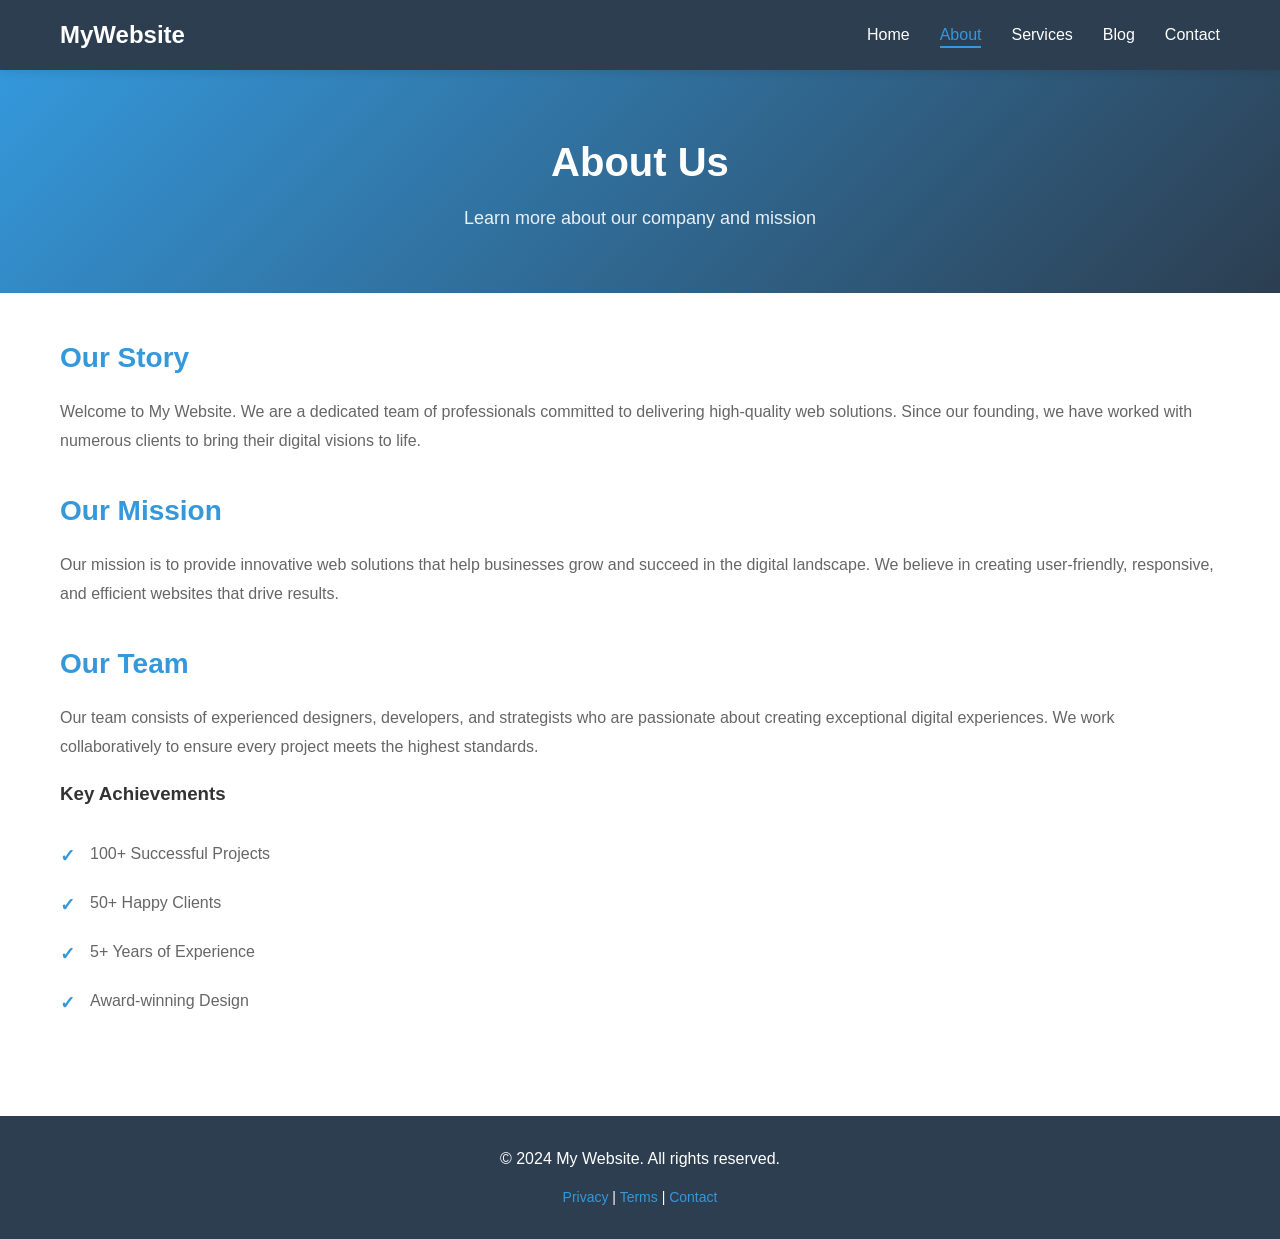
==== about.html @ ca8b504a "Initial commit: Add 5-page static website" ====
<!DOCTYPE html>
<html lang="en">
<head>
    <meta charset="UTF-8">
    <meta name="viewport" content="width=device-width, initial-scale=1.0">
    <title>About - My Website</title>
    <link rel="stylesheet" href="style.css">
</head>
<body>
    <nav class="navbar">
        <div class="nav-container">
            <div class="logo">MyWebsite</div>
            <ul class="nav-menu">
                <li><a href="index.html">Home</a></li>
                <li><a href="about.html" class="active">About</a></li>
                <li><a href="services.html">Services</a></li>
                <li><a href="blog.html">Blog</a></li>
                <li><a href="contact.html">Contact</a></li>
            </ul>
        </div>
    </nav>

    <section class="page-header">
        <h1>About Us</h1>
        <p>Learn more about our company and mission</p>
    </section>

    <section class="content-section">
        <div class="about-content">
            <h2>Our Story</h2>
            <p>
                Welcome to My Website. We are a dedicated team of professionals committed to 
                delivering high-quality web solutions. Since our founding, we have worked with 
                numerous clients to bring their digital visions to life.
            </p>
            
            <h2>Our Mission</h2>
            <p>
                Our mission is to provide innovative web solutions that help businesses grow 
                and succeed in the digital landscape. We believe in creating user-friendly, 
                responsive, and efficient websites that drive results.
            </p>

            <h2>Our Team</h2>
            <p>
                Our team consists of experienced designers, developers, and strategists who 
                are passionate about creating exceptional digital experiences. We work 
                collaboratively to ensure every project meets the highest standards.
            </p>

            <h3>Key Achievements</h3>
            <ul class="achievements-list">
                <li>100+ Successful Projects</li>
                <li>50+ Happy Clients</li>
                <li>5+ Years of Experience</li>
                <li>Award-winning Design</li>
            </ul>
        </div>
    </section>

    <footer class="footer">
        <p>&copy; 2024 My Website. All rights reserved.</p>
        <div class="footer-links">
            <a href="#">Privacy</a> | <a href="#">Terms</a> | <a href="#">Contact</a>
        </div>
    </footer>

    <script src="script.js"></script>
</body>
</html>
---- style.css ----
/* Global Styles */
* {
    margin: 0;
    padding: 0;
    box-sizing: border-box;
}

:root {
    --primary-color: #3498db;
    --secondary-color: #2c3e50;
    --accent-color: #e74c3c;
    --text-color: #333;
    --light-bg: #ecf0f1;
    --white: #ffffff;
    --shadow: 0 2px 10px rgba(0, 0, 0, 0.1);
    --transition: all 0.3s ease;
}

body {
    font-family: 'Segoe UI', Tahoma, Geneva, Verdana, sans-serif;
    line-height: 1.6;
    color: var(--text-color);
    background-color: var(--white);
}

/* Navigation Bar */
.navbar {
    background-color: var(--secondary-color);
    position: sticky;
    top: 0;
    z-index: 1000;
    box-shadow: var(--shadow);
}

.nav-container {
    max-width: 1200px;
    margin: 0 auto;
    padding: 0 20px;
    display: flex;
    justify-content: space-between;
    align-items: center;
    height: 70px;
}

.logo {
    font-size: 24px;
    font-weight: bold;
    color: var(--white);
    cursor: pointer;
    transition: var(--transition);
}

.logo:hover {
    color: var(--primary-color);
}

.nav-menu {
    display: flex;
    list-style: none;
    gap: 30px;
    flex-wrap: wrap;
}

.nav-menu a {
    color: var(--white);
    text-decoration: none;
    font-weight: 500;
    transition: var(--transition);
    position: relative;
}

.nav-menu a:hover,
.nav-menu a.active {
    color: var(--primary-color);
}

.nav-menu a.active::after {
    content: '';
    position: absolute;
    bottom: -5px;
    left: 0;
    right: 0;
    height: 2px;
    background-color: var(--primary-color);
}

/* Hero Section */
.hero {
    background: linear-gradient(135deg, var(--primary-color) 0%, var(--secondary-color) 100%);
    color: var(--white);
    padding: 100px 20px;
    text-align: center;
    min-height: 500px;
    display: flex;
    align-items: center;
    justify-content: center;
}

.hero-content h1 {
    font-size: 48px;
    margin-bottom: 20px;
    animation: slideDown 0.6s ease;
}

.hero-content p {
    font-size: 20px;
    margin-bottom: 30px;
    animation: slideUp 0.6s ease;
}

@keyframes slideDown {
    from {
        opacity: 0;
        transform: translateY(-30px);
    }
    to {
        opacity: 1;
        transform: translateY(0);
    }
}

@keyframes slideUp {
    from {
        opacity: 0;
        transform: translateY(30px);
    }
    to {
        opacity: 1;
        transform: translateY(0);
    }
}

/* Buttons */
.btn {
    background-color: var(--accent-color);
    color: var(--white);
    padding: 12px 30px;
    border: none;
    border-radius: 5px;
    font-size: 16px;
    font-weight: bold;
    cursor: pointer;
    transition: var(--transition);
    text-decoration: none;
    display: inline-block;
}

.btn:hover {
    background-color: #c0392b;
    transform: translateY(-2px);
    box-shadow: var(--shadow);
}

/* Page Header */
.page-header {
    background: linear-gradient(135deg, var(--primary-color) 0%, var(--secondary-color) 100%);
    color: var(--white);
    padding: 60px 20px;
    text-align: center;
}

.page-header h1 {
    font-size: 40px;
    margin-bottom: 10px;
}

.page-header p {
    font-size: 18px;
    opacity: 0.9;
}

/* Features Section */
.features {
    max-width: 1200px;
    margin: 60px auto;
    padding: 0 20px;
    text-align: center;
}

.features h2 {
    font-size: 32px;
    margin-bottom: 40px;
    color: var(--secondary-color);
}

.features-grid {
    display: grid;
    grid-template-columns: repeat(auto-fit, minmax(250px, 1fr));
    gap: 30px;
}

.feature-card {
    background-color: var(--light-bg);
    padding: 30px;
    border-radius: 8px;
    transition: var(--transition);
    cursor: pointer;
}

.feature-card:hover {
    transform: translateY(-5px);
    box-shadow: var(--shadow);
    background-color: var(--white);
    border: 1px solid var(--primary-color);
}

.feature-card h3 {
    color: var(--primary-color);
    margin-bottom: 15px;
    font-size: 20px;
}

/* Services Section */
.services-grid {
    display: grid;
    grid-template-columns: repeat(auto-fit, minmax(300px, 1fr));
    gap: 30px;
    max-width: 1200px;
    margin: 0 auto;
}

.service-item {
    background-color: var(--white);
    border: 1px solid #ddd;
    padding: 30px;
    border-radius: 8px;
    text-align: center;
    transition: var(--transition);
    box-shadow: 0 1px 3px rgba(0, 0, 0, 0.1);
}

.service-item:hover {
    box-shadow: var(--shadow);
    transform: translateY(-5px);
    border-color: var(--primary-color);
}

.service-icon {
    font-size: 48px;
    margin-bottom: 20px;
}

.service-item h3 {
    color: var(--secondary-color);
    margin-bottom: 15px;
    font-size: 22px;
}

.service-item p {
    color: #666;
    margin-bottom: 20px;
    line-height: 1.8;
}

.service-link {
    color: var(--primary-color);
    text-decoration: none;
    font-weight: bold;
    transition: var(--transition);
}

.service-link:hover {
    color: var(--accent-color);
}

/* Content Section */
.content-section {
    max-width: 1200px;
    margin: 40px auto;
    padding: 0 20px 40px;
}

.content-section h2 {
    color: var(--secondary-color);
    font-size: 28px;
    margin-bottom: 20px;
}

.content-section p {
    color: #666;
    line-height: 1.8;
    margin-bottom: 15px;
}

/* About Content */
.about-content {
    line-height: 1.8;
}

.about-content h2 {
    margin-top: 30px;
    margin-bottom: 15px;
    color: var(--primary-color);
}

.achievements-list {
    list-style: none;
    margin-top: 20px;
}

.achievements-list li {
    padding: 10px 0;
    padding-left: 30px;
    position: relative;
    color: #666;
}

.achievements-list li:before {
    content: "✓";
    position: absolute;
    left: 0;
    color: var(--primary-color);
    font-weight: bold;
    font-size: 18px;
}

/* Blog Section */
.blog-container {
    max-width: 900px;
    margin: 0 auto;
}

.blog-post {
    background-color: var(--white);
    border: 1px solid #ddd;
    border-radius: 8px;
    padding: 30px;
    margin-bottom: 30px;
    box-shadow: 0 1px 3px rgba(0, 0, 0, 0.1);
    transition: var(--transition);
}

.blog-post:hover {
    box-shadow: var(--shadow);
    transform: translateX(5px);
}

.blog-meta {
    display: flex;
    gap: 20px;
    font-size: 14px;
    color: #999;
    margin-bottom: 15px;
}

.blog-post h2 {
    color: var(--secondary-color);
    margin-bottom: 15px;
    font-size: 24px;
}

.blog-post p {
    color: #666;
    margin-bottom: 15px;
    line-height: 1.8;
}

.read-more {
    color: var(--primary-color);
    text-decoration: none;
    font-weight: bold;
    transition: var(--transition);
    display: inline-block;
}

.read-more:hover {
    color: var(--accent-color);
    margin-left: 5px;
}

/* Contact Section */
.contact-container {
    display: grid;
    grid-template-columns: 1fr 1fr;
    gap: 50px;
    max-width: 1100px;
    margin: 0 auto;
}

.contact-info h2 {
    color: var(--secondary-color);
    margin-bottom: 30px;
}

.info-item {
    margin-bottom: 30px;
}

.info-item h3 {
    color: var(--primary-color);
    margin-bottom: 10px;
    font-size: 18px;
}

.info-item p {
    color: #666;
    line-height: 1.8;
}

.info-item a {
    color: var(--primary-color);
    text-decoration: none;
}

.info-item a:hover {
    color: var(--accent-color);
}

/* Contact Form */
.contact-form-container h2 {
    color: var(--secondary-color);
    margin-bottom: 30px;
}

.contact-form {
    display: flex;
    flex-direction: column;
    gap: 20px;
}

.form-group {
    display: flex;
    flex-direction: column;
}

.form-group label {
    color: var(--secondary-color);
    font-weight: bold;
    margin-bottom: 8px;
    font-size: 14px;
}

.form-group input,
.form-group textarea {
    padding: 12px;
    border: 1px solid #ddd;
    border-radius: 5px;
    font-family: inherit;
    font-size: 14px;
    transition: var(--transition);
    resize: vertical;
}

.form-group input:focus,
.form-group textarea:focus {
    outline: none;
    border-color: var(--primary-color);
    box-shadow: 0 0 5px rgba(52, 152, 219, 0.3);
}

#form-message {
    padding: 15px;
    border-radius: 5px;
    margin-top: 10px;
    display: none;
}

#form-message.success {
    background-color: #d4edda;
    color: #155724;
    border: 1px solid #c3e6cb;
    display: block;
}

#form-message.error {
    background-color: #f8d7da;
    color: #721c24;
    border: 1px solid #f5c6cb;
    display: block;
}

/* CTA Section */
.cta-section {
    background-color: var(--primary-color);
    color: var(--white);
    padding: 60px 20px;
    text-align: center;
    margin: 40px 0;
}

.cta-section h2 {
    font-size: 32px;
    margin-bottom: 15px;
}

.cta-section p {
    font-size: 18px;
    margin-bottom: 30px;
    color: rgba(255, 255, 255, 0.9);
}

.cta-section .btn {
    background-color: var(--accent-color);
}

/* Footer */
.footer {
    background-color: var(--secondary-color);
    color: var(--white);
    text-align: center;
    padding: 30px 20px;
    margin-top: 50px;
}

.footer p {
    margin-bottom: 15px;
}

.footer-links {
    font-size: 14px;
}

.footer-links a {
    color: var(--primary-color);
    text-decoration: none;
    transition: var(--transition);
}

.footer-links a:hover {
    color: var(--accent-color);
}

/* Responsive Design */
@media (max-width: 768px) {
    .hero-content h1 {
        font-size: 32px;
    }

    .hero-content p {
        font-size: 16px;
    }

    .nav-container {
        flex-direction: column;
        height: auto;
        gap: 15px;
        padding: 15px 20px;
    }

    .nav-menu {
        gap: 15px;
        justify-content: center;
    }

    .contact-container {
        grid-template-columns: 1fr;
        gap: 30px;
    }

    .page-header h1 {
        font-size: 28px;
    }

    .features h2,
    .cta-section h2 {
        font-size: 24px;
    }

    .features-grid,
    .services-grid {
        grid-template-columns: 1fr;
    }

    .blog-post h2 {
        font-size: 20px;
    }

    .blog-meta {
        flex-direction: column;
        gap: 5px;
    }
}

@media (max-width: 480px) {
    .hero-content h1 {
        font-size: 24px;
    }

    .nav-menu {
        gap: 10px;
        font-size: 14px;
    }

    .page-header {
        padding: 40px 20px;
    }

    .page-header h1 {
        font-size: 22px;
    }

    .btn {
        padding: 10px 20px;
        font-size: 14px;
    }

    .content-section {
        padding: 0 20px 20px;
    }
}
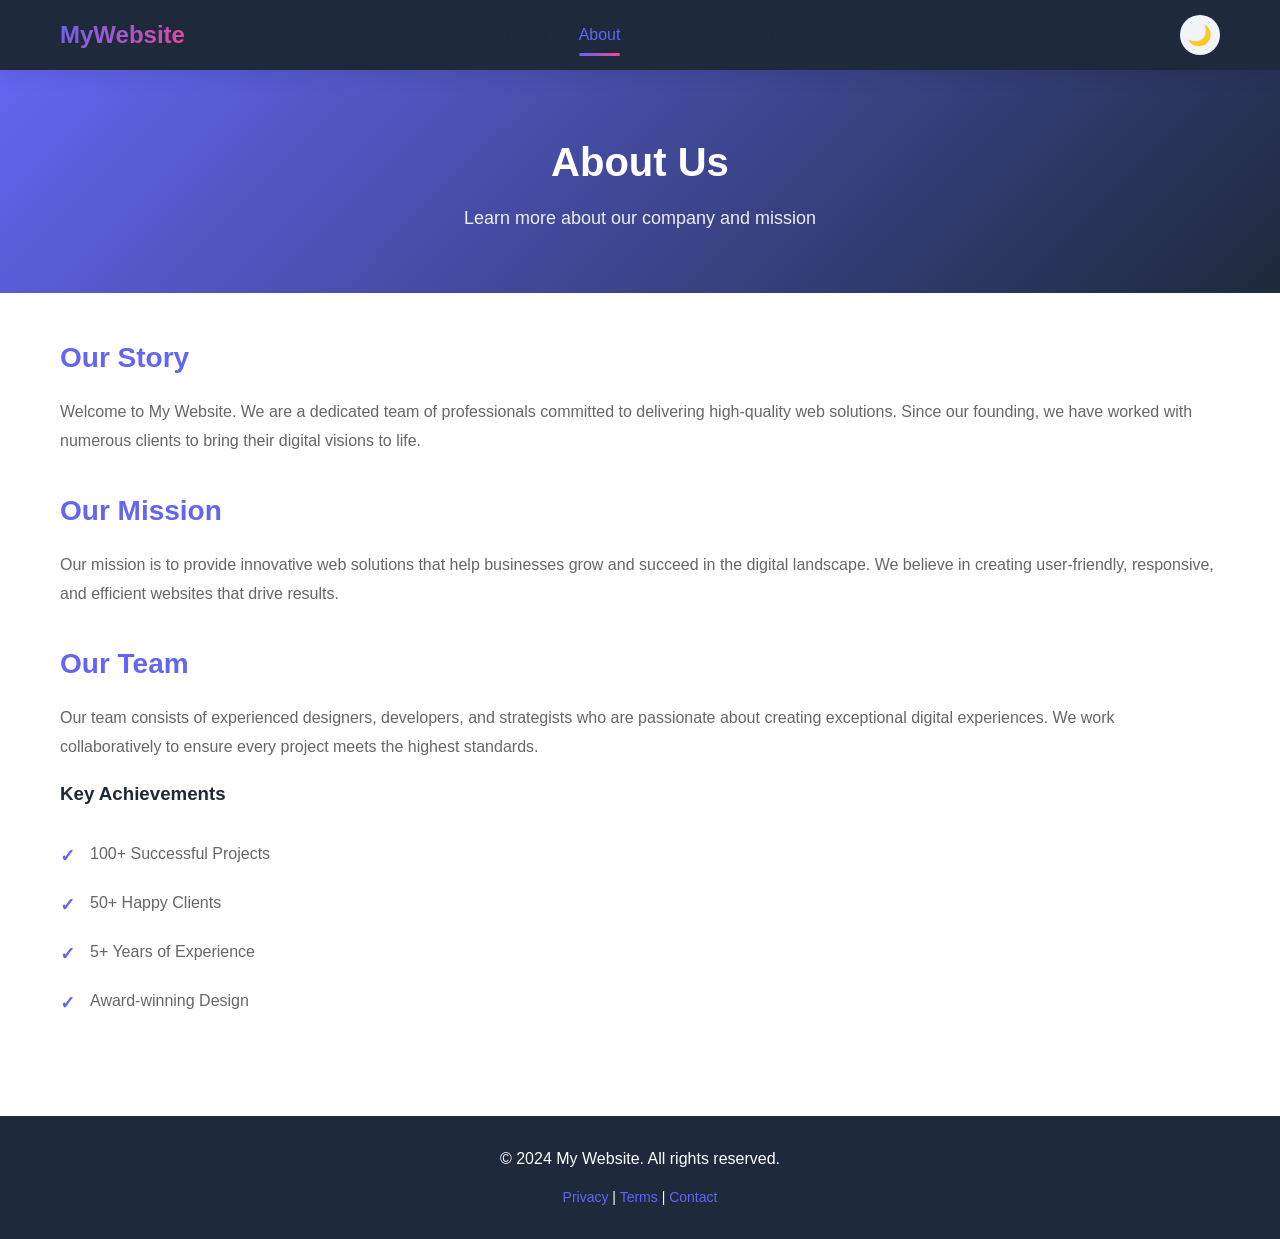
==== commit df35b644: "Add modern interface and interactive features - dark mode, hamburger menu, testimonials carousel, FA" ====
--- a/about.html
+++ b/about.html
@@ -17,6 +17,14 @@
                 <li><a href="blog.html">Blog</a></li>
                 <li><a href="contact.html">Contact</a></li>
             </ul>
+            <div class="nav-controls">
+                <button class="theme-toggle">🌙</button>
+                <button class="menu-toggle">
+                    <span></span>
+                    <span></span>
+                    <span></span>
+                </button>
+            </div>
         </div>
     </nav>
 
@@ -65,6 +73,8 @@
         </div>
     </footer>
 
+    <button id="backToTop" title="Back to top">↑</button>
+
     <script src="script.js"></script>
 </body>
 </html>
--- a/style.css
+++ b/style.css
@@ -6,14 +6,25 @@
 }
 
 :root {
-    --primary-color: #3498db;
-    --secondary-color: #2c3e50;
-    --accent-color: #e74c3c;
-    --text-color: #333;
-    --light-bg: #ecf0f1;
+    --primary-color: #6366f1;
+    --secondary-color: #1e293b;
+    --accent-color: #ec4899;
+    --text-color: #1e293b;
+    --light-bg: #f1f5f9;
     --white: #ffffff;
-    --shadow: 0 2px 10px rgba(0, 0, 0, 0.1);
+    --shadow: 0 4px 20px rgba(0, 0, 0, 0.1);
     --transition: all 0.3s ease;
+    --border-radius: 12px;
+}
+
+/* Dark Mode */
+body.dark-mode {
+    --primary-color: #818cf8;
+    --secondary-color: #f1f5f9;
+    --text-color: #f1f5f9;
+    --light-bg: #1e293b;
+    --white: #0f172a;
+    background-color: #0f172a;
 }
 
 body {
@@ -30,6 +41,7 @@
     top: 0;
     z-index: 1000;
     box-shadow: var(--shadow);
+    transition: var(--transition);
 }
 
 .nav-container {
@@ -40,18 +52,85 @@
     justify-content: space-between;
     align-items: center;
     height: 70px;
+    gap: 20px;
 }
 
 .logo {
     font-size: 24px;
     font-weight: bold;
+    color: var(--text-color);
+    cursor: pointer;
+    transition: var(--transition);
+    background: linear-gradient(135deg, var(--primary-color), var(--accent-color));
+    -webkit-background-clip: text;
+    -webkit-text-fill-color: transparent;
+    background-clip: text;
+}
+
+.logo:hover {
+    transform: scale(1.05);
+}
+
+.nav-controls {
+    display: flex;
+    align-items: center;
+    gap: 15px;
+}
+
+.theme-toggle {
+    background: none;
+    border: none;
+    font-size: 20px;
+    cursor: pointer;
+    color: var(--text-color);
+    transition: var(--transition);
+    display: flex;
+    align-items: center;
+    justify-content: center;
+    width: 40px;
+    height: 40px;
+    border-radius: 50%;
+    background-color: var(--light-bg);
+}
+
+.theme-toggle:hover {
+    transform: rotate(20deg);
+    background-color: var(--primary-color);
     color: var(--white);
+}
+
+.menu-toggle {
+    display: none;
+    background: none;
+    border: none;
+    font-size: 24px;
     cursor: pointer;
-    transition: var(--transition);
-}
-
-.logo:hover {
-    color: var(--primary-color);
+    color: var(--text-color);
+    flex-direction: column;
+    gap: 5px;
+    width: 40px;
+    height: 40px;
+    justify-content: center;
+}
+
+.menu-toggle span {
+    width: 25px;
+    height: 3px;
+    background-color: var(--text-color);
+    border-radius: 2px;
+    transition: var(--transition);
+}
+
+.menu-toggle.active span:nth-child(1) {
+    transform: rotate(45deg) translate(8px, 8px);
+}
+
+.menu-toggle.active span:nth-child(2) {
+    opacity: 0;
+}
+
+.menu-toggle.active span:nth-child(3) {
+    transform: rotate(-45deg) translate(7px, -7px);
 }
 
 .nav-menu {
@@ -62,11 +141,12 @@
 }
 
 .nav-menu a {
-    color: var(--white);
+    color: var(--text-color);
     text-decoration: none;
     font-weight: 500;
     transition: var(--transition);
     position: relative;
+    padding: 8px 0;
 }
 
 .nav-menu a:hover,
@@ -80,32 +160,81 @@
     bottom: -5px;
     left: 0;
     right: 0;
-    height: 2px;
-    background-color: var(--primary-color);
+    height: 3px;
+    background: linear-gradient(90deg, var(--primary-color), var(--accent-color));
+    border-radius: 2px;
 }
 
 /* Hero Section */
 .hero {
-    background: linear-gradient(135deg, var(--primary-color) 0%, var(--secondary-color) 100%);
+    background: linear-gradient(135deg, var(--primary-color) 0%, var(--accent-color) 100%);
     color: var(--white);
-    padding: 100px 20px;
+    padding: 120px 20px;
     text-align: center;
-    min-height: 500px;
+    min-height: 600px;
     display: flex;
     align-items: center;
     justify-content: center;
+    position: relative;
+    overflow: hidden;
+}
+
+.hero::before {
+    content: '';
+    position: absolute;
+    top: 0;
+    left: 0;
+    right: 0;
+    bottom: 0;
+    background: url('data:image/svg+xml,<svg xmlns="http://www.w3.org/2000/svg" viewBox="0 0 1200 600"><defs><pattern id="grid" width="40" height="40" patternUnits="userSpaceOnUse"><path d="M 40 0 L 0 0 0 40" fill="none" stroke="rgba(255,255,255,0.1)" stroke-width="1"/></pattern></defs><rect width="1200" height="600" fill="url(%23grid)"/></svg>');
+    opacity: 0.5;
+}
+
+.hero-content {
+    position: relative;
+    z-index: 1;
 }
 
 .hero-content h1 {
-    font-size: 48px;
+    font-size: 56px;
     margin-bottom: 20px;
-    animation: slideDown 0.6s ease;
+    animation: slideDown 0.8s cubic-bezier(0.34, 1.56, 0.64, 1);
+    font-weight: 800;
 }
 
 .hero-content p {
+    font-size: 22px;
+    margin-bottom: 40px;
+    animation: slideUp 0.8s ease 0.2s both;
+    opacity: 0.95;
+}
+
+/* Back to Top Button */
+#backToTop {
+    position: fixed;
+    bottom: 30px;
+    right: 30px;
+    background: linear-gradient(135deg, var(--primary-color), var(--accent-color));
+    color: var(--white);
+    border: none;
+    padding: 15px 18px;
     font-size: 20px;
-    margin-bottom: 30px;
-    animation: slideUp 0.6s ease;
+    border-radius: 50%;
+    cursor: pointer;
+    display: none;
+    z-index: 999;
+    box-shadow: var(--shadow);
+    transition: var(--transition);
+    animation: slideUp 0.4s ease;
+}
+
+#backToTop:hover {
+    transform: translateY(-5px);
+    box-shadow: 0 6px 25px rgba(0, 0, 0, 0.2);
+}
+
+#backToTop:active {
+    transform: translateY(0);
 }
 
 @keyframes slideDown {
@@ -471,11 +600,12 @@
 
 /* CTA Section */
 .cta-section {
-    background-color: var(--primary-color);
+    background: linear-gradient(135deg, var(--primary-color), var(--accent-color));
     color: var(--white);
     padding: 60px 20px;
     text-align: center;
     margin: 40px 0;
+    border-radius: var(--border-radius);
 }
 
 .cta-section h2 {
@@ -491,6 +621,275 @@
 
 .cta-section .btn {
     background-color: var(--accent-color);
+}
+
+/* Testimonials Section */
+.testimonials-section {
+    background-color: var(--light-bg);
+    padding: 60px 20px;
+    margin: 40px 0;
+}
+
+.testimonials-section h2 {
+    text-align: center;
+    font-size: 32px;
+    color: var(--secondary-color);
+    margin-bottom: 50px;
+}
+
+.testimonials-carousel {
+    max-width: 900px;
+    margin: 0 auto;
+    position: relative;
+}
+
+.testimonial-item {
+    display: none;
+    background-color: var(--white);
+    padding: 40px;
+    border-radius: var(--border-radius);
+    text-align: center;
+    box-shadow: var(--shadow);
+    animation: fadeIn 0.6s ease;
+    border-left: 4px solid var(--primary-color);
+}
+
+.testimonial-item.active {
+    display: block;
+}
+
+.testimonial-item .stars {
+    font-size: 20px;
+    color: #fbbf24;
+    margin-bottom: 15px;
+}
+
+.testimonial-item p {
+    font-size: 18px;
+    line-height: 1.8;
+    margin-bottom: 20px;
+    color: #666;
+    font-style: italic;
+}
+
+.testimonial-author {
+    font-weight: bold;
+    color: var(--secondary-color);
+    margin-bottom: 5px;
+}
+
+.carousel-controls {
+    display: flex;
+    justify-content: center;
+    gap: 15px;
+    margin-top: 30px;
+}
+
+.carousel-btn {
+    background-color: var(--primary-color);
+    color: var(--white);
+    border: none;
+    padding: 10px 20px;
+    border-radius: 50%;
+    cursor: pointer;
+    font-size: 18px;
+    transition: var(--transition);
+    width: 45px;
+    height: 45px;
+    display: flex;
+    align-items: center;
+    justify-content: center;
+}
+
+.carousel-btn:hover {
+    background-color: var(--accent-color);
+    transform: scale(1.1);
+}
+
+.carousel-dots {
+    display: flex;
+    justify-content: center;
+    gap: 10px;
+    margin-top: 20px;
+}
+
+.dot {
+    width: 12px;
+    height: 12px;
+    border-radius: 50%;
+    background-color: #ddd;
+    cursor: pointer;
+    transition: var(--transition);
+}
+
+.dot.active {
+    background-color: var(--primary-color);
+    width: 30px;
+    border-radius: 6px;
+}
+
+/* FAQ Section */
+.faq-section {
+    padding: 60px 20px;
+    max-width: 900px;
+    margin: 0 auto;
+}
+
+.faq-section h2 {
+    font-size: 32px;
+    color: var(--secondary-color);
+    margin-bottom: 40px;
+    text-align: center;
+}
+
+.faq-item {
+    margin-bottom: 20px;
+    border: 1px solid #ddd;
+    border-radius: var(--border-radius);
+    overflow: hidden;
+    background-color: var(--white);
+    box-shadow: 0 2px 8px rgba(0, 0, 0, 0.05);
+}
+
+.faq-question {
+    background-color: var(--light-bg);
+    padding: 20px;
+    cursor: pointer;
+    display: flex;
+    justify-content: space-between;
+    align-items: center;
+    transition: var(--transition);
+    font-weight: 600;
+    color: var(--secondary-color);
+}
+
+.faq-question:hover {
+    background-color: rgba(99, 102, 241, 0.1);
+}
+
+.faq-toggle {
+    font-size: 20px;
+    transition: var(--transition);
+}
+
+.faq-item.active .faq-toggle {
+    transform: rotate(180deg);
+}
+
+.faq-answer {
+    display: none;
+    padding: 20px;
+    color: #666;
+    line-height: 1.8;
+    background-color: var(--white);
+    border-top: 1px solid #eee;
+}
+
+.faq-item.active .faq-answer {
+    display: block;
+    animation: slideDown 0.4s ease;
+}
+
+/* Gallery Section */
+.gallery-section {
+    padding: 60px 20px;
+    background-color: var(--light-bg);
+}
+
+.gallery-section h2 {
+    text-align: center;
+    font-size: 32px;
+    color: var(--secondary-color);
+    margin-bottom: 40px;
+}
+
+.gallery-grid {
+    display: grid;
+    grid-template-columns: repeat(auto-fit, minmax(250px, 1fr));
+    gap: 20px;
+    max-width: 1200px;
+    margin: 0 auto;
+}
+
+.gallery-item {
+    position: relative;
+    overflow: hidden;
+    border-radius: var(--border-radius);
+    cursor: pointer;
+    height: 250px;
+    background: linear-gradient(135deg, var(--primary-color), var(--accent-color));
+    display: flex;
+    align-items: center;
+    justify-content: center;
+    box-shadow: var(--shadow);
+    transition: var(--transition);
+}
+
+.gallery-item:hover {
+    transform: scale(1.05);
+    box-shadow: 0 8px 30px rgba(0, 0, 0, 0.2);
+}
+
+.gallery-item-content {
+    text-align: center;
+    color: var(--white);
+    z-index: 2;
+    position: relative;
+}
+
+.gallery-item-content h3 {
+    font-size: 20px;
+    margin-bottom: 10px;
+}
+
+.gallery-item-content p {
+    font-size: 14px;
+    opacity: 0.9;
+}
+
+/* Lightbox */
+.lightbox {
+    display: none;
+    position: fixed;
+    top: 0;
+    left: 0;
+    width: 100%;
+    height: 100%;
+    background-color: rgba(0, 0, 0, 0.9);
+    z-index: 2000;
+    animation: fadeIn 0.3s ease;
+}
+
+.lightbox.active {
+    display: flex;
+    align-items: center;
+    justify-content: center;
+}
+
+.lightbox-content {
+    position: relative;
+    max-width: 90%;
+    max-height: 90%;
+    background-color: var(--white);
+    border-radius: var(--border-radius);
+    padding: 30px;
+    text-align: center;
+}
+
+.lightbox-close {
+    position: absolute;
+    top: 15px;
+    right: 20px;
+    font-size: 28px;
+    cursor: pointer;
+    color: var(--secondary-color);
+    background: none;
+    border: none;
+    transition: var(--transition);
+}
+
+.lightbox-close:hover {
+    color: var(--primary-color);
 }
 
 /* Footer */
@@ -531,15 +930,55 @@
     }
 
     .nav-container {
-        flex-direction: column;
+        flex-direction: row;
         height: auto;
-        gap: 15px;
         padding: 15px 20px;
     }
 
     .nav-menu {
+        display: none;
         gap: 15px;
         justify-content: center;
+        flex-direction: column;
+        width: 100%;
+        position: absolute;
+        top: 70px;
+        left: 0;
+        right: 0;
+        background-color: var(--secondary-color);
+        padding: 20px;
+        box-shadow: var(--shadow);
+    }
+
+    .nav-menu.active {
+        display: flex;
+    }
+
+    .menu-toggle {
+        display: flex;
+    }
+
+    .page-header h1 {
+        font-size: 28px;
+    }
+
+    .features h2,
+    .cta-section h2 {
+        font-size: 24px;
+    }
+
+    .features-grid,
+    .services-grid {
+        grid-template-columns: 1fr;
+    }
+
+    .blog-post h2 {
+        font-size: 20px;
+    }
+
+    .blog-meta {
+        flex-direction: column;
+        gap: 5px;
     }
 
     .contact-container {
@@ -547,27 +986,19 @@
         gap: 30px;
     }
 
-    .page-header h1 {
-        font-size: 28px;
-    }
-
-    .features h2,
-    .cta-section h2 {
-        font-size: 24px;
-    }
-
-    .features-grid,
-    .services-grid {
-        grid-template-columns: 1fr;
-    }
-
-    .blog-post h2 {
-        font-size: 20px;
-    }
-
-    .blog-meta {
-        flex-direction: column;
-        gap: 5px;
+    .testimonial-item {
+        padding: 25px;
+    }
+
+    .gallery-item {
+        height: 200px;
+    }
+
+    #backToTop {
+        bottom: 20px;
+        right: 20px;
+        padding: 12px 15px;
+        font-size: 18px;
     }
 }
 
@@ -597,4 +1028,73 @@
     .content-section {
         padding: 0 20px 20px;
     }
-}
+
+    .hero {
+        padding: 80px 20px;
+        min-height: auto;
+    }
+
+    .testimonial-item {
+        padding: 20px;
+    }
+
+    .carousel-controls {
+        gap: 10px;
+    }
+
+    .carousel-btn {
+        width: 40px;
+        height: 40px;
+        font-size: 16px;
+    }
+}
+
+/* Animations */
+@keyframes fadeIn {
+    from {
+        opacity: 0;
+    }
+    to {
+        opacity: 1;
+    }
+}
+
+@keyframes slideDown {
+    from {
+        opacity: 0;
+        transform: translateY(-30px);
+    }
+    to {
+        opacity: 1;
+        transform: translateY(0);
+    }
+}
+
+@keyframes slideUp {
+    from {
+        opacity: 0;
+        transform: translateY(30px);
+    }
+    to {
+        opacity: 1;
+        transform: translateY(0);
+    }
+}
+
+@keyframes pulse {
+    0%, 100% {
+        opacity: 1;
+    }
+    50% {
+        opacity: 0.7;
+    }
+}
+
+@keyframes bounce {
+    0%, 100% {
+        transform: translateY(0);
+    }
+    50% {
+        transform: translateY(-10px);
+    }
+}
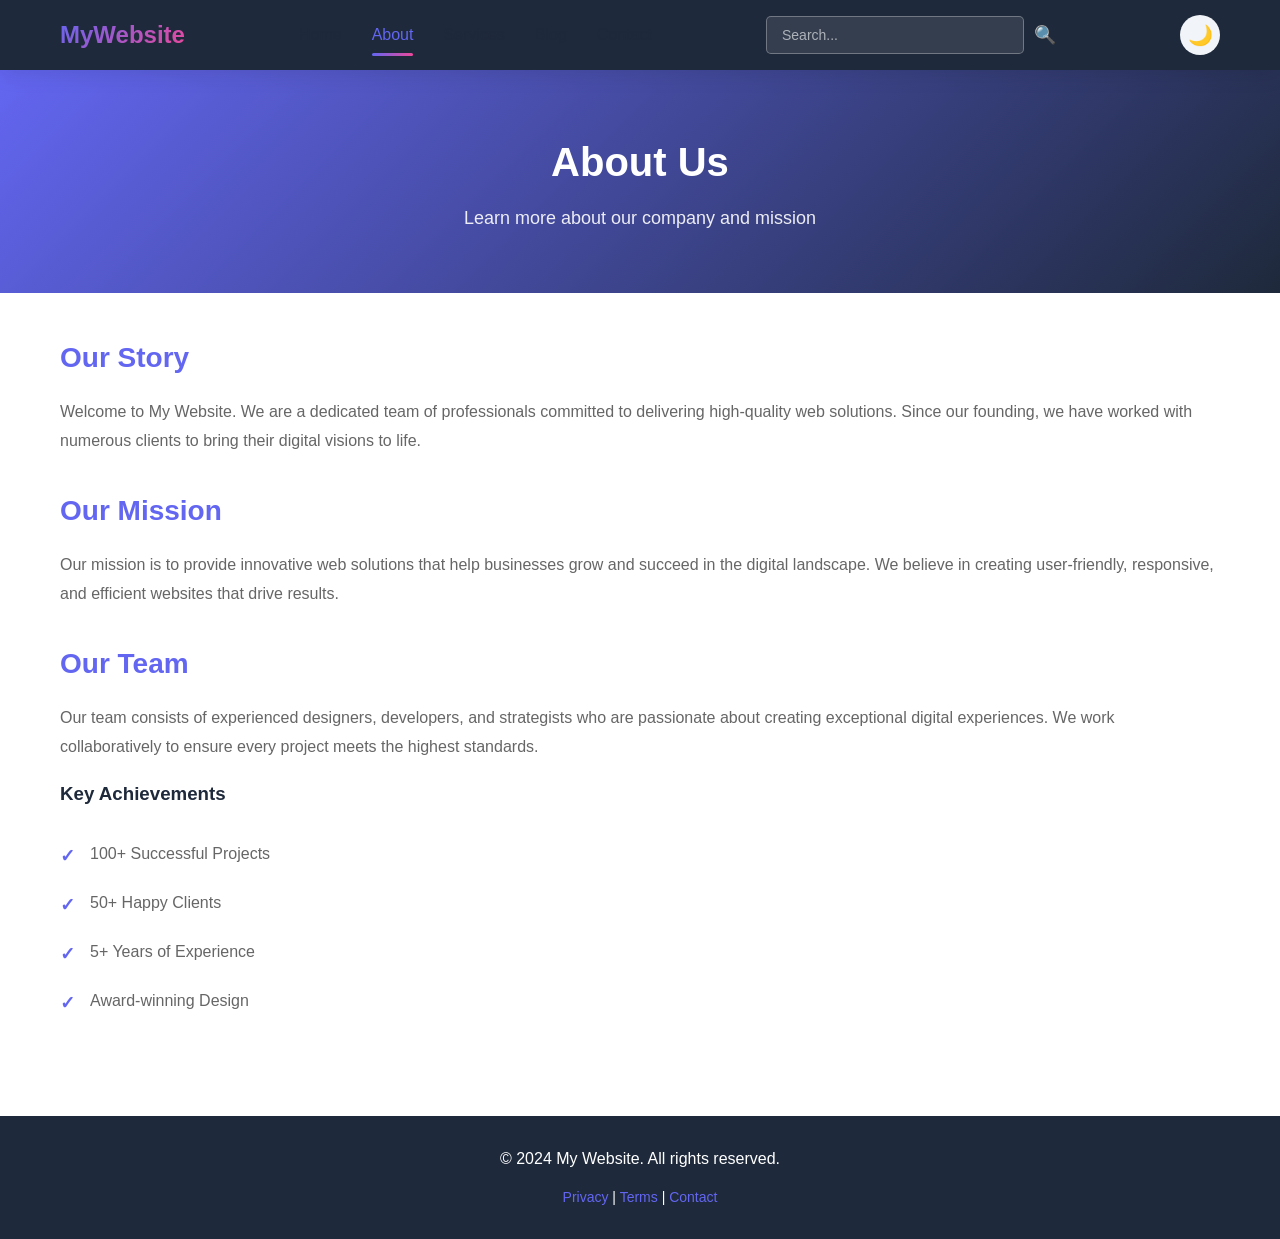
==== commit 4e62d43b: "Add interactive features: search bar, form validation, improved menu" ====
--- a/about.html
+++ b/about.html
@@ -17,9 +17,14 @@
                 <li><a href="blog.html">Blog</a></li>
                 <li><a href="contact.html">Contact</a></li>
             </ul>
+            <div class="search-bar">
+                <input type="text" class="search-input" placeholder="Search..." id="searchInput">
+                <button class="search-btn">🔍</button>
+                <div class="search-results" id="searchResults"></div>
+            </div>
             <div class="nav-controls">
-                <button class="theme-toggle">🌙</button>
-                <button class="menu-toggle">
+                <button class="theme-toggle" title="Toggle dark mode">🌙</button>
+                <button class="menu-toggle" title="Toggle menu">
                     <span></span>
                     <span></span>
                     <span></span>
--- a/style.css
+++ b/style.css
@@ -933,6 +933,7 @@
         flex-direction: row;
         height: auto;
         padding: 15px 20px;
+        flex-wrap: wrap;
     }
 
     .nav-menu {
@@ -958,6 +959,17 @@
         display: flex;
     }
 
+    .search-bar {
+        width: 100%;
+        max-width: 100%;
+        order: 5;
+        margin-top: 10px;
+    }
+
+    .search-input {
+        font-size: 16px;
+    }
+
     .page-header h1 {
         font-size: 28px;
     }
@@ -1012,6 +1024,16 @@
         font-size: 14px;
     }
 
+    .search-bar {
+        width: 100%;
+        max-width: 100%;
+    }
+
+    .search-input {
+        font-size: 14px;
+        padding: 8px 10px;
+    }
+
     .page-header {
         padding: 40px 20px;
     }
@@ -1049,6 +1071,194 @@
     }
 }
 
+/* Search Bar */
+.search-bar {
+    display: flex;
+    align-items: center;
+    position: relative;
+    flex: 1;
+    max-width: 300px;
+}
+
+.search-input {
+    width: 100%;
+    padding: 10px 15px;
+    border: 1px solid rgba(255, 255, 255, 0.3);
+    border-radius: 5px;
+    background-color: rgba(255, 255, 255, 0.1);
+    color: var(--text-color);
+    font-size: 14px;
+    transition: var(--transition);
+}
+
+.search-input::placeholder {
+    color: rgba(255, 255, 255, 0.6);
+}
+
+.search-input:focus {
+    outline: none;
+    background-color: rgba(255, 255, 255, 0.2);
+    border-color: var(--primary-color);
+    box-shadow: 0 0 8px rgba(99, 102, 241, 0.3);
+}
+
+.search-btn {
+    background: none;
+    border: none;
+    color: var(--text-color);
+    cursor: pointer;
+    font-size: 18px;
+    padding: 5px 10px;
+    transition: var(--transition);
+}
+
+.search-btn:hover {
+    color: var(--primary-color);
+}
+
+.search-results {
+    position: absolute;
+    top: 100%;
+    left: 0;
+    right: 0;
+    background-color: var(--white);
+    border: 1px solid #ddd;
+    border-top: none;
+    border-radius: 0 0 5px 5px;
+    max-height: 300px;
+    overflow-y: auto;
+    display: none;
+    z-index: 1001;
+    box-shadow: 0 8px 16px rgba(0, 0, 0, 0.1);
+}
+
+.search-results.active {
+    display: block;
+}
+
+.search-result-item {
+    padding: 12px 15px;
+    border-bottom: 1px solid #f0f0f0;
+    cursor: pointer;
+    transition: var(--transition);
+    color: var(--text-color);
+}
+
+.search-result-item:hover {
+    background-color: var(--light-bg);
+}
+
+.search-result-item:last-child {
+    border-bottom: none;
+}
+
+/* Form Validation Styles */
+.error-message {
+    display: none;
+    color: #e74c3c;
+    font-size: 12px;
+    margin-top: 5px;
+    font-weight: 500;
+}
+
+.error-message.show {
+    display: block;
+}
+
+.form-group input.invalid,
+.form-group textarea.invalid {
+    border-color: #e74c3c;
+    background-color: rgba(231, 76, 60, 0.05);
+}
+
+.form-group input.valid,
+.form-group textarea.valid {
+    border-color: #27ae60;
+    background-color: rgba(39, 174, 96, 0.05);
+}
+
+.form-group input:focus.valid,
+.form-group textarea:focus.valid {
+    box-shadow: 0 0 5px rgba(39, 174, 96, 0.3);
+}
+
+.form-group input:focus.invalid,
+.form-group textarea:focus.invalid {
+    box-shadow: 0 0 5px rgba(231, 76, 60, 0.3);
+}
+
+.form-message {
+    padding: 15px;
+    border-radius: 5px;
+    margin-top: 15px;
+    display: none;
+    font-weight: 500;
+    animation: slideDown 0.3s ease;
+}
+
+.form-message.success {
+    background-color: #d4edda;
+    color: #155724;
+    border: 1px solid #c3e6cb;
+    display: block;
+}
+
+.form-message.error {
+    background-color: #f8d7da;
+    color: #721c24;
+    border: 1px solid #f5c6cb;
+    display: block;
+}
+
+/* Input Focus Effects */
+.form-group input:focus,
+.form-group textarea:focus {
+    outline: none;
+    border-color: var(--primary-color);
+    box-shadow: 0 0 8px rgba(99, 102, 241, 0.2);
+}
+
+/* Enhanced Button Interactions */
+.btn {
+    position: relative;
+    overflow: hidden;
+}
+
+.btn::before {
+    content: '';
+    position: absolute;
+    top: 50%;
+    left: 50%;
+    width: 0;
+    height: 0;
+    border-radius: 50%;
+    background-color: rgba(255, 255, 255, 0.3);
+    transform: translate(-50%, -50%);
+    transition: width 0.6s, height 0.6s;
+}
+
+.btn:active::before {
+    width: 300px;
+    height: 300px;
+}
+
+.btn:disabled {
+    opacity: 0.6;
+    cursor: not-allowed;
+    transform: none !important;
+}
+
+/* Form Group Animations */
+.form-group {
+    animation: slideUp 0.5s ease backwards;
+}
+
+.form-group:nth-child(1) { animation-delay: 0.1s; }
+.form-group:nth-child(2) { animation-delay: 0.2s; }
+.form-group:nth-child(3) { animation-delay: 0.3s; }
+.form-group:nth-child(4) { animation-delay: 0.4s; }
+.form-group:nth-child(5) { animation-delay: 0.5s; }
+
 /* Animations */
 @keyframes fadeIn {
     from {
